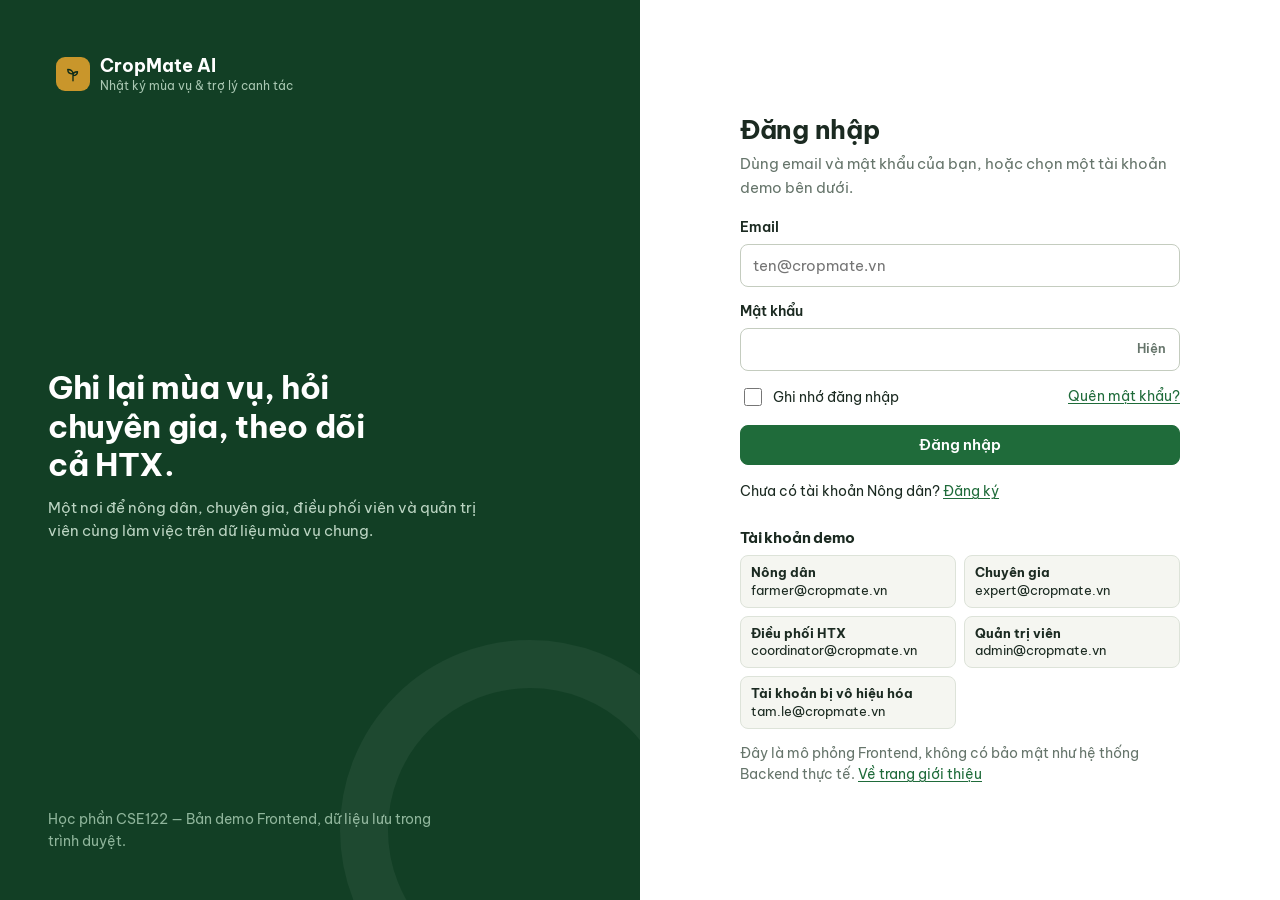
==== login.html @ 9a778cca "Cập nhật chuẩn cấu trúc thư mục Cropmate AI" ====
<!DOCTYPE html>
<html lang="vi">
<head>
<meta charset="utf-8">
<meta name="viewport" content="width=device-width, initial-scale=1">
<title>Đăng nhập — CropMate AI</title>
<meta name="description" content="CropMate AI: nhật ký mùa vụ và trợ lý canh tác (bản demo Frontend).">
<link rel="preconnect" href="https://fonts.googleapis.com"><link rel="preconnect" href="https://fonts.gstatic.com" crossorigin><link href="https://fonts.googleapis.com/css2?family=Be+Vietnam+Pro:wght@400;500;600;700;800&display=swap" rel="stylesheet">
<link rel="stylesheet" href="css/style.css">
<link rel="stylesheet" href="css/components.css">
<link rel="stylesheet" href="css/responsive.css">
</head>
<body data-root="" data-page="login">
<div class="auth"><aside class="auth-side"><a class="brand" href="index.html"><span class="brand-mark"><svg class="icon" viewBox="0 0 24 24"><path d="M12 21v-9M12 12C12 8 9 6 5 6c0 4 3 6 7 6zM12 14c0-3 2-5 6-5 0 3-2 5-6 5z"/></svg></span><span>CropMate AI<small>Nhật ký mùa vụ & trợ lý canh tác</small></span></a><div><h2>Ghi lại mùa vụ, hỏi chuyên gia, theo dõi cả HTX.</h2><p>Một nơi để nông dân, chuyên gia, điều phối viên và quản trị viên cùng làm việc trên dữ liệu mùa vụ chung.</p></div><p class="small" style="color:#8fb59b">Học phần CSE122 — Bản demo Frontend, dữ liệu lưu trong trình duyệt.</p></aside>
<main class="auth-main" id="main"><div class="auth-card">
<h1>Đăng nhập</h1><p class="muted" style="margin-bottom:18px">Dùng email và mật khẩu của bạn, hoặc chọn một tài khoản demo bên dưới.</p>
<div id="login-alert" aria-live="polite"></div>
<form id="login-form" novalidate style="margin-top:12px">
<div class="field"><label for="f-email">Email</label><input type="email" id="f-email" name="email" autocomplete="username" aria-describedby="err-email" placeholder="ten@cropmate.vn"><p class="field-error" id="err-email" hidden></p></div>
<div class="field"><label for="f-password">Mật khẩu</label><div class="pw-wrap"><input type="password" id="f-password" name="password" autocomplete="current-password" aria-describedby="err-password"><button type="button" data-toggle-pw aria-label="Hiện hoặc ẩn mật khẩu">Hiện</button></div><p class="field-error" id="err-password" hidden></p></div>
<div class="row spread" style="margin-bottom:16px"><label class="check"><input type="checkbox" name="remember"> Ghi nhớ đăng nhập</label><a href="forgot-password.html" class="small">Quên mật khẩu?</a></div>
<button class="btn btn-block" type="submit">Đăng nhập</button></form>
<p class="small" style="margin-top:16px">Chưa có tài khoản Nông dân? <a href="register.html">Đăng ký</a></p>
<h2 style="font-size:.95rem;margin:26px 0 0">Tài khoản demo</h2><div class="demo-accts">
<button type="button" data-demo="farmer@cropmate.vn" data-pw="Farmer@123"><b>Nông dân</b>farmer@cropmate.vn</button>
<button type="button" data-demo="expert@cropmate.vn" data-pw="Expert@123"><b>Chuyên gia</b>expert@cropmate.vn</button>
<button type="button" data-demo="coordinator@cropmate.vn" data-pw="Coord@123"><b>Điều phối HTX</b>coordinator@cropmate.vn</button>
<button type="button" data-demo="admin@cropmate.vn" data-pw="Admin@123"><b>Quản trị viên</b>admin@cropmate.vn</button>
<button type="button" data-demo="tam.le@cropmate.vn" data-pw="Farmer@123"><b>Tài khoản bị vô hiệu hóa</b>tam.le@cropmate.vn</button>
</div>
<p class="small muted" style="margin-top:14px">Đây là mô phỏng Frontend, không có bảo mật như hệ thống Backend thực tế. <a href="index.html">Về trang giới thiệu</a></p>
</div></main></div>
<script src="js/data/seed.js"></script>
<script src="js/storage.js"></script>
<script src="js/auth.js"></script>
<script src="js/ui.js"></script>
<script src="js/ai.js"></script>
<script src="js/modules/auth-pages.js"></script>
</body>
</html>
---- css/style.css ----
/* ===== CropMate AI — Design tokens, base & app shell ===== */
:root{
  --field-950:#0d2b19; --field-900:#123f25; --field-800:#17502e; --field-700:#1f6b3a; --field-600:#2b8449;
  --field-200:#cfe5d3; --field-100:#e6f2e8; --field-50:#f1f8f2;
  --wheat-600:#a9781b; --wheat-500:#c9962b; --wheat-100:#f7edd3;
  --soil-50:#f5f6f1; --soil-100:#eceee6; --line:#dde3d9; --line-strong:#c4ccbf;
  --ink:#1b2a21; --ink-soft:#44544a; --muted:#66756b; --white:#fff;
  --danger:#b3392f; --danger-bg:#fbe9e6; --warn:#a56a0f; --warn-bg:#fcf0d6; --info:#245f93; --info-bg:#e3eef8; --ok:#1f6b3a; --ok-bg:#e1f1e4;
  --radius:10px; --radius-sm:6px; --radius-lg:16px;
  --shadow:0 1px 2px rgba(18,63,37,.06),0 4px 14px rgba(18,63,37,.05);
  --font:'Be Vietnam Pro',system-ui,-apple-system,'Segoe UI',Roboto,Arial,sans-serif;
  --sidebar-w:264px;
}
*,*::before,*::after{box-sizing:border-box}
html{-webkit-text-size-adjust:100%}
body{margin:0;font-family:var(--font);font-size:15px;line-height:1.55;color:var(--ink);background:var(--soil-50)}
h1,h2,h3,h4{margin:0;line-height:1.25;font-weight:650;letter-spacing:-.01em}
h1{font-size:1.6rem} h2{font-size:1.2rem} h3{font-size:1.02rem}
p{margin:0}
a{color:var(--field-700);text-decoration-thickness:1px;text-underline-offset:2px}
a:hover{color:var(--field-900)}
img{max-width:100%;display:block}
button,input,select,textarea{font:inherit;color:inherit}
:focus-visible{outline:3px solid #f0c24b;outline-offset:2px;border-radius:4px}
.sr-only{position:absolute;width:1px;height:1px;overflow:hidden;clip:rect(0 0 0 0);white-space:nowrap}
.skip-link{position:absolute;left:-999px;top:8px;background:var(--wheat-500);color:#1b1500;padding:8px 14px;border-radius:6px;z-index:200;font-weight:600}
.skip-link:focus{left:8px}
.muted{color:var(--muted)} .small{font-size:.86rem} .strong{font-weight:600}
.row{display:flex;gap:12px;align-items:center;flex-wrap:wrap}
.spread{justify-content:space-between}
.stack{display:flex;flex-direction:column;gap:14px}
.grid{display:grid;gap:16px}
.grid-2{grid-template-columns:repeat(2,minmax(0,1fr))}
.grid-3{grid-template-columns:repeat(3,minmax(0,1fr))}
.grid-4{grid-template-columns:repeat(4,minmax(0,1fr))}
.icon{width:18px;height:18px;flex:none;fill:none;stroke:currentColor;stroke-width:1.8;stroke-linecap:round;stroke-linejoin:round}

/* ===== App shell ===== */
.app{display:grid;grid-template-columns:var(--sidebar-w) minmax(0,1fr);min-height:100vh}
.sidebar{background:var(--field-900);color:#e3efe6;position:sticky;top:0;height:100vh;display:flex;flex-direction:column;padding:18px 14px;overflow-y:auto}
.brand{display:flex;align-items:center;gap:10px;padding:4px 8px 18px;color:#fff;text-decoration:none;font-weight:700;font-size:1.1rem}
.brand:hover{color:#fff}
.brand-mark{width:34px;height:34px;border-radius:9px;background:var(--wheat-500);display:grid;place-items:center;color:var(--field-950)}
.brand small{display:block;font-weight:400;font-size:.72rem;color:#a9c7b2;margin-top:-2px}
.nav-label{font-size:.75rem;color:#8fb59b;padding:14px 10px 6px}
.nav{display:flex;flex-direction:column;gap:2px;list-style:none;margin:0;padding:0}
.nav a{display:flex;align-items:center;gap:11px;padding:10px 12px;border-radius:8px;color:#d6e8db;text-decoration:none;font-weight:500;position:relative}
.nav a:hover{background:rgba(255,255,255,.08);color:#fff}
.nav a[aria-current="page"]{background:rgba(255,255,255,.14);color:#fff}
.nav a[aria-current="page"]::before{content:"";position:absolute;left:-14px;top:8px;bottom:8px;width:4px;border-radius:0 4px 4px 0;background:var(--wheat-500)}
.nav .count{margin-left:auto;background:var(--wheat-500);color:#1b1500;border-radius:99px;font-size:.72rem;font-weight:700;padding:1px 8px}
.sidebar-foot{margin-top:auto;padding:14px 10px 4px;font-size:.78rem;color:#8fb59b;border-top:1px solid rgba(255,255,255,.1)}
.app-main{min-width:0;display:flex;flex-direction:column}
.topbar{display:flex;align-items:center;gap:14px;padding:12px 28px;background:var(--white);border-bottom:1px solid var(--line);position:sticky;top:0;z-index:30}
.topbar h1{font-size:1.15rem;flex:1;min-width:0;white-space:nowrap;overflow:hidden;text-overflow:ellipsis}
.icon-btn{position:relative;width:40px;height:40px;border-radius:50%;border:1px solid var(--line);background:var(--white);display:grid;place-items:center;cursor:pointer;color:var(--ink-soft);text-decoration:none}
.icon-btn:hover{background:var(--field-50);color:var(--field-800)}
.icon-btn .dot{position:absolute;top:-3px;right:-3px;min-width:18px;height:18px;border-radius:99px;background:var(--danger);color:#fff;font-size:.68rem;font-weight:700;display:grid;place-items:center;padding:0 4px}
.menu-btn{display:none}
.user-chip{display:flex;align-items:center;gap:10px;text-decoration:none;color:var(--ink)}
.avatar{width:38px;height:38px;border-radius:50%;background:var(--field-100);color:var(--field-800);display:grid;place-items:center;font-weight:700;border:1px solid var(--field-200);flex:none}
.user-chip .meta{line-height:1.2}
.user-chip .meta span{display:block;font-size:.76rem;color:var(--muted)}
main{padding:26px 28px 56px;max-width:1280px;width:100%}
.page-head{display:flex;justify-content:space-between;align-items:flex-end;gap:16px;flex-wrap:wrap;margin-bottom:20px}
.page-head p{color:var(--muted);margin-top:4px;max-width:62ch}
.scrim{display:none}
---- css/components.css ----
/* ===== CropMate AI — Components ===== */
.card{background:var(--white);border:1px solid var(--line);border-radius:var(--radius);box-shadow:var(--shadow)}
.card-pad{padding:18px 20px}
.card-head{display:flex;justify-content:space-between;align-items:center;gap:12px;padding:14px 20px;border-bottom:1px solid var(--line)}
.card-body{padding:18px 20px}
.stat{padding:16px 18px;display:flex;flex-direction:column;gap:2px;border-left:4px solid var(--field-600)}
.stat .num{font-size:1.9rem;font-weight:700;line-height:1.1;font-variant-numeric:tabular-nums}
.stat .lbl{color:var(--muted);font-size:.88rem}
.stat.warn{border-left-color:var(--wheat-500)} .stat.danger{border-left-color:var(--danger)} .stat.info{border-left-color:var(--info)}

.btn{display:inline-flex;align-items:center;justify-content:center;gap:8px;padding:9px 16px;border-radius:8px;border:1px solid var(--field-700);background:var(--field-700);color:#fff;font-weight:600;cursor:pointer;text-decoration:none;line-height:1.2;min-height:40px}
.btn:hover{background:var(--field-800);color:#fff}
.btn:disabled,.btn[aria-disabled="true"]{opacity:.55;cursor:not-allowed}
.btn-outline{background:var(--white);color:var(--field-800);border-color:var(--line-strong)}
.btn-outline:hover{background:var(--field-50);color:var(--field-900)}
.btn-ghost{background:transparent;border-color:transparent;color:var(--field-800)}
.btn-ghost:hover{background:var(--field-50);color:var(--field-900)}
.btn-danger{background:var(--danger);border-color:var(--danger)}
.btn-danger:hover{background:#8f2a22}
.btn-wheat{background:var(--wheat-500);border-color:var(--wheat-500);color:#1b1500}
.btn-wheat:hover{background:#b3841f;color:#1b1500}
.btn-sm{padding:5px 10px;min-height:32px;font-size:.86rem;border-radius:6px}
.btn-block{width:100%}

.badge{display:inline-flex;align-items:center;gap:5px;padding:2px 10px;border-radius:99px;font-size:.78rem;font-weight:600;background:var(--soil-100);color:var(--ink-soft);white-space:nowrap}
.badge::before{content:"";width:6px;height:6px;border-radius:50%;background:currentColor;opacity:.7}
.badge.ok{background:var(--ok-bg);color:var(--ok)} .badge.warn{background:var(--warn-bg);color:var(--warn)}
.badge.danger{background:var(--danger-bg);color:var(--danger)} .badge.info{background:var(--info-bg);color:var(--info)}
.badge.plain::before{display:none}
.tag-ai{display:inline-flex;align-items:center;gap:5px;background:var(--wheat-100);color:#6d4d08;border:1px solid #ecd9a2;padding:1px 9px;border-radius:99px;font-size:.74rem;font-weight:600}
.progress{height:8px;border-radius:99px;background:var(--soil-100);overflow:hidden}
.progress>span{display:block;height:100%;background:var(--field-600);border-radius:99px}
.progress.warn>span{background:var(--wheat-500)}
.progress.danger>span{background:var(--danger)}

/* tables */
.table-wrap{overflow-x:auto;-webkit-overflow-scrolling:touch}
table.data{width:100%;border-collapse:collapse;min-width:640px}
table.data th{text-align:left;font-size:.8rem;font-weight:600;color:var(--muted);padding:10px 14px;background:var(--soil-50);border-bottom:1px solid var(--line);white-space:nowrap}
table.data td{padding:12px 14px;border-bottom:1px solid var(--line);vertical-align:top}
table.data tbody tr:last-child td{border-bottom:0}
table.data tbody tr:hover{background:var(--field-50)}
table.data .actions{display:flex;gap:6px;flex-wrap:wrap}
td .sub{display:block;font-size:.82rem;color:var(--muted)}

/* toolbar / filters */
.toolbar{display:flex;gap:10px;flex-wrap:wrap;align-items:flex-end;padding:14px 20px;border-bottom:1px solid var(--line);background:var(--white);border-radius:var(--radius) var(--radius) 0 0}
.toolbar .field{margin:0;min-width:150px}
.toolbar .field.grow{flex:1;min-width:220px}
.toolbar label{font-size:.78rem}
.search-box{position:relative}
.search-box .icon{position:absolute;left:11px;bottom:11px;color:var(--muted);pointer-events:none}
.search-box input{padding-left:36px}

/* forms */
.field{display:flex;flex-direction:column;gap:5px;margin-bottom:14px}
.field label,.field .label{font-weight:600;font-size:.88rem}
.field .req{color:var(--danger)}
.field .help{font-size:.8rem;color:var(--muted)}
input[type=text],input[type=email],input[type=password],input[type=date],input[type=number],input[type=tel],select,textarea{width:100%;padding:9px 12px;border:1px solid var(--line-strong);border-radius:8px;background:var(--white);min-height:40px}
textarea{resize:vertical;min-height:90px}
input:focus,select:focus,textarea:focus{border-color:var(--field-600)}
[aria-invalid="true"]{border-color:var(--danger)!important;background:#fffafa}
.field-error{color:var(--danger);font-size:.82rem;margin:0}
.form-grid{display:grid;grid-template-columns:repeat(2,minmax(0,1fr));column-gap:16px}
.form-grid .full{grid-column:1/-1}
.check{display:flex;gap:8px;align-items:center;font-size:.9rem}
.check input{width:18px;height:18px;accent-color:var(--field-700)}
.alert{padding:11px 14px;border-radius:8px;font-size:.92rem;display:flex;gap:10px;align-items:flex-start;border:1px solid transparent}
.alert.error{background:var(--danger-bg);color:#7f241c;border-color:#efc2bc}
.alert.ok{background:var(--ok-bg);color:#14502b;border-color:#bcdcc3}
.alert.warn{background:var(--warn-bg);color:#6f4608;border-color:#ebd29b}
.alert.info{background:var(--info-bg);color:#183f63;border-color:#bcd5ea}

/* empty / loading */
.empty{text-align:center;padding:42px 20px;color:var(--muted)}
.empty .ico{width:54px;height:54px;border-radius:50%;background:var(--field-100);color:var(--field-700);display:grid;place-items:center;margin:0 auto 12px}
.empty .ico .icon{width:26px;height:26px}
.empty h3{color:var(--ink);margin-bottom:4px}
.empty .btn{margin-top:14px}
.loading{display:flex;flex-direction:column;gap:10px;padding:22px 20px}
.skel{height:14px;border-radius:6px;background:linear-gradient(90deg,var(--soil-100) 25%,#f7f8f3 50%,var(--soil-100) 75%);background-size:200% 100%;animation:sh 1.3s infinite}
@keyframes sh{to{background-position:-200% 0}}
.spinner{width:20px;height:20px;border:3px solid var(--field-200);border-top-color:var(--field-700);border-radius:50%;animation:spin .8s linear infinite;display:inline-block;flex:none}
@keyframes spin{to{transform:rotate(360deg)}}

/* modal */
dialog.modal{border:0;border-radius:var(--radius-lg);padding:0;width:min(640px,calc(100vw - 24px));max-height:calc(100vh - 32px);box-shadow:0 20px 60px rgba(8,30,16,.35);color:var(--ink)}
dialog.modal.lg{width:min(860px,calc(100vw - 24px))}
dialog.modal.sm{width:min(440px,calc(100vw - 24px))}
dialog.modal::backdrop{background:rgba(13,43,25,.5)}
.modal-head{display:flex;justify-content:space-between;align-items:center;padding:16px 22px;border-bottom:1px solid var(--line);background:#fff;flex:none}
.modal-body{padding:20px 22px;overflow:auto;flex:1}
.modal-foot{display:flex;justify-content:flex-end;gap:10px;padding:14px 22px;border-top:1px solid var(--line);background:var(--soil-50);flex:none;flex-wrap:wrap}
dialog.modal[open]{display:flex;flex-direction:column;animation:pop .16s ease-out}
@keyframes pop{from{transform:translateY(8px);opacity:0}to{transform:none;opacity:1}}

/* toast */
.toasts{position:fixed;right:18px;bottom:18px;display:flex;flex-direction:column;gap:10px;z-index:300;max-width:min(380px,calc(100vw - 36px))}
.toast{background:var(--field-950);color:#fff;padding:12px 16px;border-radius:10px;box-shadow:0 8px 24px rgba(0,0,0,.25);display:flex;gap:10px;align-items:flex-start;animation:pop .2s ease-out;border-left:4px solid var(--field-600)}
.toast.error{border-left-color:#ef6b5e} .toast.warn{border-left-color:var(--wheat-500)}

/* tabs / lists */
.tabs{display:flex;gap:4px;border-bottom:1px solid var(--line);margin-bottom:16px;overflow-x:auto}
.tab{padding:10px 16px;border:0;background:none;cursor:pointer;font-weight:600;color:var(--muted);border-bottom:3px solid transparent;white-space:nowrap}
.tab[aria-selected="true"]{color:var(--field-800);border-bottom-color:var(--field-700)}
.list{list-style:none;margin:0;padding:0}
.list>li{padding:12px 20px;border-bottom:1px solid var(--line);display:flex;gap:12px;align-items:flex-start;justify-content:space-between}
.list>li:last-child{border-bottom:0}
.kv{display:grid;grid-template-columns:150px 1fr;gap:8px 14px;font-size:.92rem}
.kv dt{color:var(--muted)} .kv dd{margin:0}
.thumbs{display:flex;gap:8px;flex-wrap:wrap}
.thumbs img{width:84px;height:84px;object-fit:cover;border-radius:8px;border:1px solid var(--line);cursor:zoom-in}
.thumbs .thumb{position:relative}
.thumbs .thumb button.rm{position:absolute;top:-6px;right:-6px;width:22px;height:22px;border-radius:50%;border:0;background:var(--danger);color:#fff;cursor:pointer;line-height:1}
.bar-row{display:grid;grid-template-columns:130px 1fr 36px;gap:10px;align-items:center;font-size:.88rem;margin-bottom:9px}
.bar-row .progress{height:10px}
.timeline{list-style:none;margin:0;padding:0 0 0 18px;border-left:2px solid var(--field-200)}
.timeline li{position:relative;padding:0 0 16px 16px}
.timeline li::before{content:"";position:absolute;left:-25px;top:5px;width:12px;height:12px;border-radius:50%;background:var(--field-600);border:2px solid #fff;box-shadow:0 0 0 1px var(--field-200)}
.quote{background:var(--soil-50);border-left:4px solid var(--field-600);padding:12px 14px;border-radius:0 8px 8px 0}
.card-grid{display:grid;grid-template-columns:repeat(auto-fill,minmax(280px,1fr));gap:16px}

/* AI panel */
.ai-panel{border:1px solid #ecd9a2;background:linear-gradient(180deg,#fffaf0,#fff 60%);border-radius:var(--radius);overflow:hidden}
.ai-head{display:flex;justify-content:space-between;gap:10px;align-items:center;padding:12px 16px;border-bottom:1px dashed #ecd9a2;flex-wrap:wrap}
.ai-body{padding:16px}
.ai-result h4{margin:12px 0 6px;font-size:.92rem}
.ai-result ul{margin:0;padding-left:20px}
.ai-result li{margin-bottom:3px}
.conf{display:flex;align-items:center;gap:10px}
.conf .progress{flex:1;max-width:180px}
.ai-actions{display:flex;gap:8px;flex-wrap:wrap;margin-top:16px;padding-top:14px;border-top:1px dashed #ecd9a2}
.ai-note{font-size:.78rem;color:var(--muted);margin-top:10px}
.ai-state{display:flex;gap:12px;align-items:flex-start}

/* checklist rows */
.task{display:grid;grid-template-columns:auto 1fr auto;gap:12px;align-items:start;padding:12px 20px;border-bottom:1px solid var(--line)}
.task:last-child{border-bottom:0}
.task.done .t-title{text-decoration:line-through;color:var(--muted)}
.task input[type=checkbox]{width:20px;height:20px;margin-top:2px;accent-color:var(--field-700)}
.edit-row{display:grid;grid-template-columns:1fr 150px 130px;gap:8px;padding:10px 0;border-bottom:1px dashed var(--line)}
.edit-row .full{grid-column:1/-1}

/* calendar */
.cal{width:100%;border-collapse:separate;border-spacing:0;table-layout:fixed}
.cal th{font-size:.8rem;color:var(--muted);font-weight:600;padding:8px 4px;text-align:left;border-bottom:1px solid var(--line)}
.cal td{height:104px;vertical-align:top;border-bottom:1px solid var(--line);border-right:1px solid var(--line);padding:4px;background:#fff}
.cal td:last-child{border-right:0}
.cal td.out{background:var(--soil-50)}
.cal .daybtn{width:100%;height:100%;text-align:left;background:none;border:0;cursor:pointer;display:flex;flex-direction:column;gap:3px;padding:2px;border-radius:6px;align-items:stretch}
.cal .daybtn:hover{background:var(--field-50)}
.cal .dn{font-size:.82rem;font-weight:600;width:24px;height:24px;display:grid;place-items:center;border-radius:50%}
.cal td.today .dn{background:var(--field-700);color:#fff}
.cal td.sel .daybtn{background:var(--field-100)}
.ev{font-size:.72rem;padding:1px 6px;border-radius:4px;background:var(--field-100);color:var(--field-900);white-space:nowrap;overflow:hidden;text-overflow:ellipsis;border-left:3px solid var(--field-600)}
.ev.task{background:var(--info-bg);color:var(--info);border-left-color:var(--info)}
.ev.late{background:var(--danger-bg);color:var(--danger);border-left-color:var(--danger)}
.ev.meeting{background:var(--wheat-100);color:#6d4d08;border-left-color:var(--wheat-500)}
.ev.more{background:none;border:0;color:var(--muted)}
.evdot{display:none;width:6px;height:6px;border-radius:50%;background:var(--field-600)}

/* auth + landing */
.auth{display:grid;grid-template-columns:minmax(0,1fr) minmax(0,1fr);min-height:100vh}
.auth-side{background:var(--field-900);color:#e3efe6;padding:48px;display:flex;flex-direction:column;justify-content:space-between;position:relative;overflow:hidden}
.auth-side::after{content:"";position:absolute;right:-80px;bottom:-120px;width:380px;height:380px;border-radius:50%;border:48px solid rgba(255,255,255,.05)}
.auth-side h2{font-size:2rem;color:#fff;max-width:16ch;line-height:1.2}
.auth-side p{max-width:44ch;color:#bcd5c3;margin-top:12px}
.auth-main{display:flex;align-items:center;justify-content:center;padding:36px 24px;background:#fff}
.auth-card{width:min(440px,100%)}
.auth-card h1{margin-bottom:6px}
.demo-accts{display:grid;grid-template-columns:repeat(2,minmax(0,1fr));gap:8px;margin-top:8px}
.demo-accts button{text-align:left;padding:8px 10px;border:1px solid var(--line);border-radius:8px;background:var(--soil-50);cursor:pointer;font-size:.82rem;line-height:1.3}
.demo-accts button:hover{border-color:var(--field-600);background:var(--field-50)}
.demo-accts b{display:block;font-size:.84rem}
.pw-wrap{position:relative}
.pw-wrap input{padding-right:64px}
.pw-wrap button{position:absolute;right:6px;top:50%;transform:translateY(-50%);background:none;border:0;cursor:pointer;color:var(--muted);padding:6px 8px;font-size:.8rem;font-weight:600}
.site-head{display:flex;justify-content:space-between;align-items:center;padding:16px max(24px,calc((100vw - 1180px)/2));background:var(--white);border-bottom:1px solid var(--line);position:sticky;top:0;z-index:20}
.site-head .brand{color:var(--field-900);padding:0}.site-head .brand:hover{color:var(--field-900)}
.hero{background:var(--field-900);color:#fff;padding:72px max(24px,calc((100vw - 1180px)/2)) 80px;display:grid;grid-template-columns:1.05fr .95fr;gap:48px;align-items:center}
.hero h1{font-size:clamp(2rem,4.2vw,3.2rem);line-height:1.12;max-width:15ch}
.hero p.lead{color:#c3dcc9;font-size:1.08rem;margin:18px 0 28px;max-width:46ch}
.notebook{background:#fffdf6;color:var(--ink);border-radius:14px;padding:22px 24px 22px 56px;position:relative;box-shadow:0 24px 50px rgba(0,0,0,.3);transform:rotate(1.2deg);background-image:repeating-linear-gradient(transparent,transparent 31px,#e7dfc6 31px,#e7dfc6 32px)}
.notebook::before{content:"";position:absolute;left:40px;top:0;bottom:0;width:2px;background:#e8a49b}
.notebook .entry{line-height:32px;font-size:.95rem}
.notebook .entry b{font-weight:650}
.notebook .stamp{display:inline-block;margin-top:6px;border:2px solid var(--field-700);color:var(--field-700);padding:0 10px;border-radius:6px;font-weight:700;font-size:.8rem;line-height:22px;transform:rotate(-2deg)}
.section{padding:64px max(24px,calc((100vw - 1180px)/2))}
.section.alt{background:var(--white);border-block:1px solid var(--line)}
.section h2{font-size:1.7rem;margin-bottom:8px}
.section>p.lead{color:var(--muted);max-width:60ch;margin-bottom:28px}
.role-card{padding:20px;border-top:4px solid var(--field-600)}
.role-card h3{margin-bottom:6px} .role-card ul{padding-left:18px;margin:10px 0 0;color:var(--ink-soft);font-size:.92rem}
.site-foot{padding:28px max(24px,calc((100vw - 1180px)/2));color:var(--muted);font-size:.86rem;border-top:1px solid var(--line)}
.err-page{min-height:100vh;display:grid;place-items:center;text-align:center;padding:24px}
.err-page .code{font-size:5rem;font-weight:800;color:var(--field-700);line-height:1}

/* layout phụ */
.split{display:grid;gap:20px;grid-template-columns:minmax(0,1.7fr) minmax(0,1fr);align-items:start}
---- css/responsive.css ----
/* ===== CropMate AI — Responsive (desktop / tablet / mobile) ===== */
@media (max-width:1100px){
  .grid-4{grid-template-columns:repeat(2,minmax(0,1fr))}
  .grid-3{grid-template-columns:repeat(2,minmax(0,1fr))}
}
@media (max-width:900px){
  .app{grid-template-columns:1fr}
  .sidebar{position:fixed;left:0;top:0;bottom:0;width:min(290px,86vw);transform:translateX(-102%);transition:transform .22s ease;z-index:120}
  .sidebar.is-open{transform:none}
  .scrim.is-open{display:block;position:fixed;inset:0;background:rgba(13,43,25,.5);z-index:110}
  .menu-btn{display:grid}
  .topbar{padding:10px 16px}
  main{padding:20px 16px 48px}
  .user-chip .meta{display:none}
  .grid-2,.grid-3,.split{grid-template-columns:1fr}
  .hero{grid-template-columns:1fr;padding-top:48px}
  .notebook{transform:none}
  .auth{grid-template-columns:1fr}
  .auth-side{display:none}
  .kv{grid-template-columns:1fr;gap:2px 0}
  .kv dt{margin-top:8px}
  .edit-row{grid-template-columns:1fr}
}
@media (max-width:640px){
  .grid-4{grid-template-columns:1fr 1fr}
  .form-grid{grid-template-columns:1fr}
  .stat .num{font-size:1.5rem}
  .cal td{height:64px}
  .cal .ev{display:none}
  .cal .evdot{display:inline-block}
  .toolbar .field{min-width:100%}
  .bar-row{grid-template-columns:100px 1fr 30px}
  .demo-accts{grid-template-columns:1fr}
  .task{grid-template-columns:auto 1fr}
  .task>:last-child{grid-column:2}
}
@media (prefers-reduced-motion:reduce){*{animation-duration:.01ms!important;transition-duration:.01ms!important}}
@media print{.sidebar,.topbar,.btn{display:none!important}.app{display:block}}
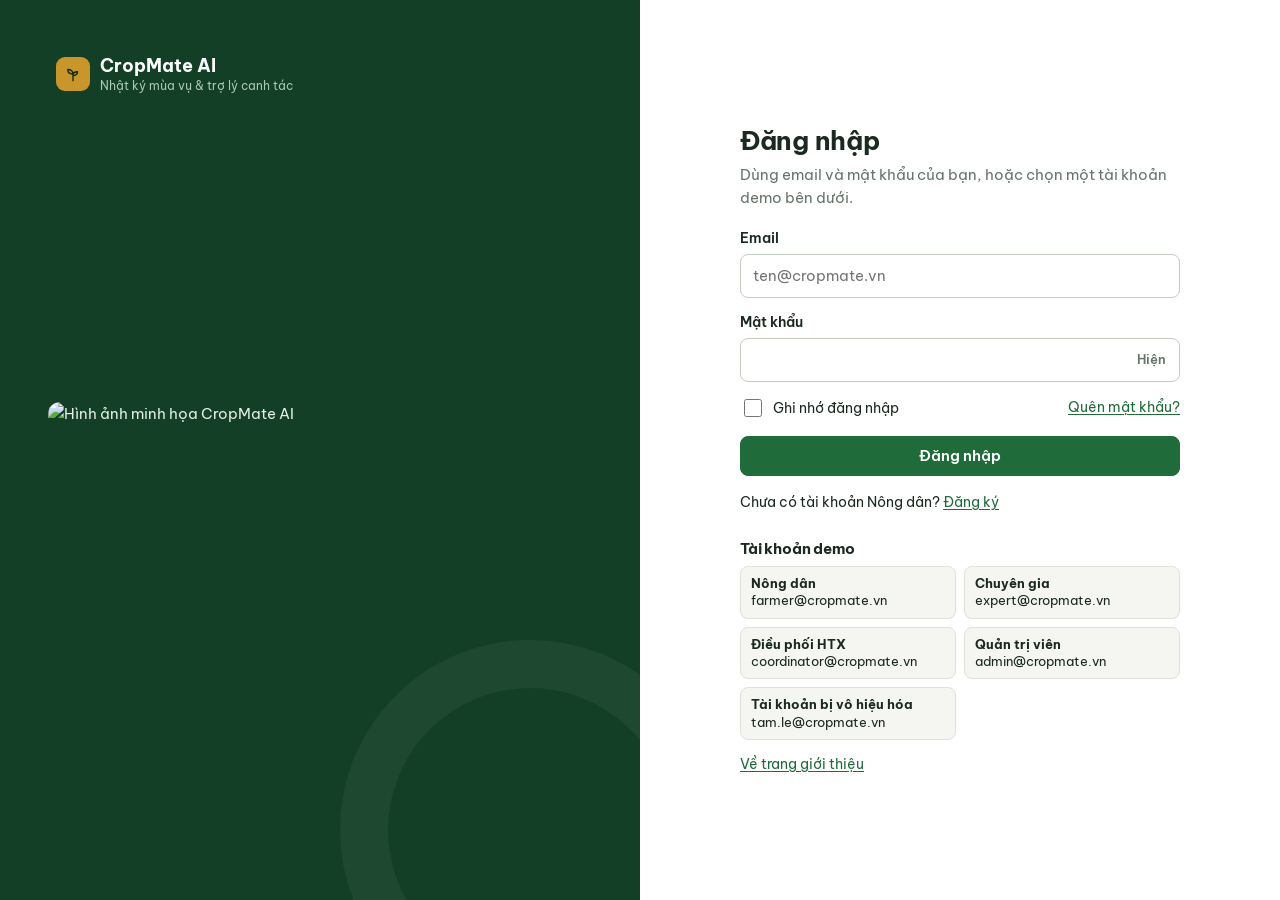
==== commit 81285496: "Thêm các file index, login, register, style và assets" ====
--- a/login.html
+++ b/login.html
@@ -11,7 +11,7 @@
 <link rel="stylesheet" href="css/responsive.css">
 </head>
 <body data-root="" data-page="login">
-<div class="auth"><aside class="auth-side"><a class="brand" href="index.html"><span class="brand-mark"><svg class="icon" viewBox="0 0 24 24"><path d="M12 21v-9M12 12C12 8 9 6 5 6c0 4 3 6 7 6zM12 14c0-3 2-5 6-5 0 3-2 5-6 5z"/></svg></span><span>CropMate AI<small>Nhật ký mùa vụ & trợ lý canh tác</small></span></a><div><h2>Ghi lại mùa vụ, hỏi chuyên gia, theo dõi cả HTX.</h2><p>Một nơi để nông dân, chuyên gia, điều phối viên và quản trị viên cùng làm việc trên dữ liệu mùa vụ chung.</p></div><p class="small" style="color:#8fb59b">Học phần CSE122 — Bản demo Frontend, dữ liệu lưu trong trình duyệt.</p></aside>
+<div class="auth"><aside class="auth-side"><a class="brand" href="index.html"><span class="brand-mark"><svg class="icon" viewBox="0 0 24 24"><path d="M12 21v-9M12 12C12 8 9 6 5 6c0 4 3 6 7 6zM12 14c0-3 2-5 6-5 0 3-2 5-6 5z"/></svg></span><span>CropMate AI<small>Nhật ký mùa vụ & trợ lý canh tác</small></span></a><div><img src="assets/images/anh 2.jpg" alt="Hình ảnh minh họa CropMate AI" class="auth-image"></div></aside>
 <main class="auth-main" id="main"><div class="auth-card">
 <h1>Đăng nhập</h1><p class="muted" style="margin-bottom:18px">Dùng email và mật khẩu của bạn, hoặc chọn một tài khoản demo bên dưới.</p>
 <div id="login-alert" aria-live="polite"></div>
@@ -28,7 +28,7 @@
 <button type="button" data-demo="admin@cropmate.vn" data-pw="Admin@123"><b>Quản trị viên</b>admin@cropmate.vn</button>
 <button type="button" data-demo="tam.le@cropmate.vn" data-pw="Farmer@123"><b>Tài khoản bị vô hiệu hóa</b>tam.le@cropmate.vn</button>
 </div>
-<p class="small muted" style="margin-top:14px">Đây là mô phỏng Frontend, không có bảo mật như hệ thống Backend thực tế. <a href="index.html">Về trang giới thiệu</a></p>
+<p class="small muted" style="margin-top:14px"><a href="index.html">Về trang giới thiệu</a></p>
 </div></main></div>
 <script src="js/data/seed.js"></script>
 <script src="js/storage.js"></script>
--- a/css/style.css
+++ b/css/style.css
@@ -65,3 +65,25 @@
 .page-head{display:flex;justify-content:space-between;align-items:flex-end;gap:16px;flex-wrap:wrap;margin-bottom:20px}
 .page-head p{color:var(--muted);margin-top:4px;max-width:62ch}
 .scrim{display:none}
+
+/* Căn chỉnh khu vực bên trái trang đăng nhập */
+.auth-side {
+    display: flex;
+    flex-direction: column;
+    justify-content: space-between;
+    min-height: 100vh;
+    padding: 40px 5%;
+    overflow: hidden;
+}
+
+/* Ảnh minh họa */
+.auth-image {
+    display: block;
+    width: 100%;
+    max-width: 720px;
+    height: 450px;
+    object-fit: cover;
+    object-position: center;
+    border-radius: 12px;
+    margin: 30px auto 0;
+}
